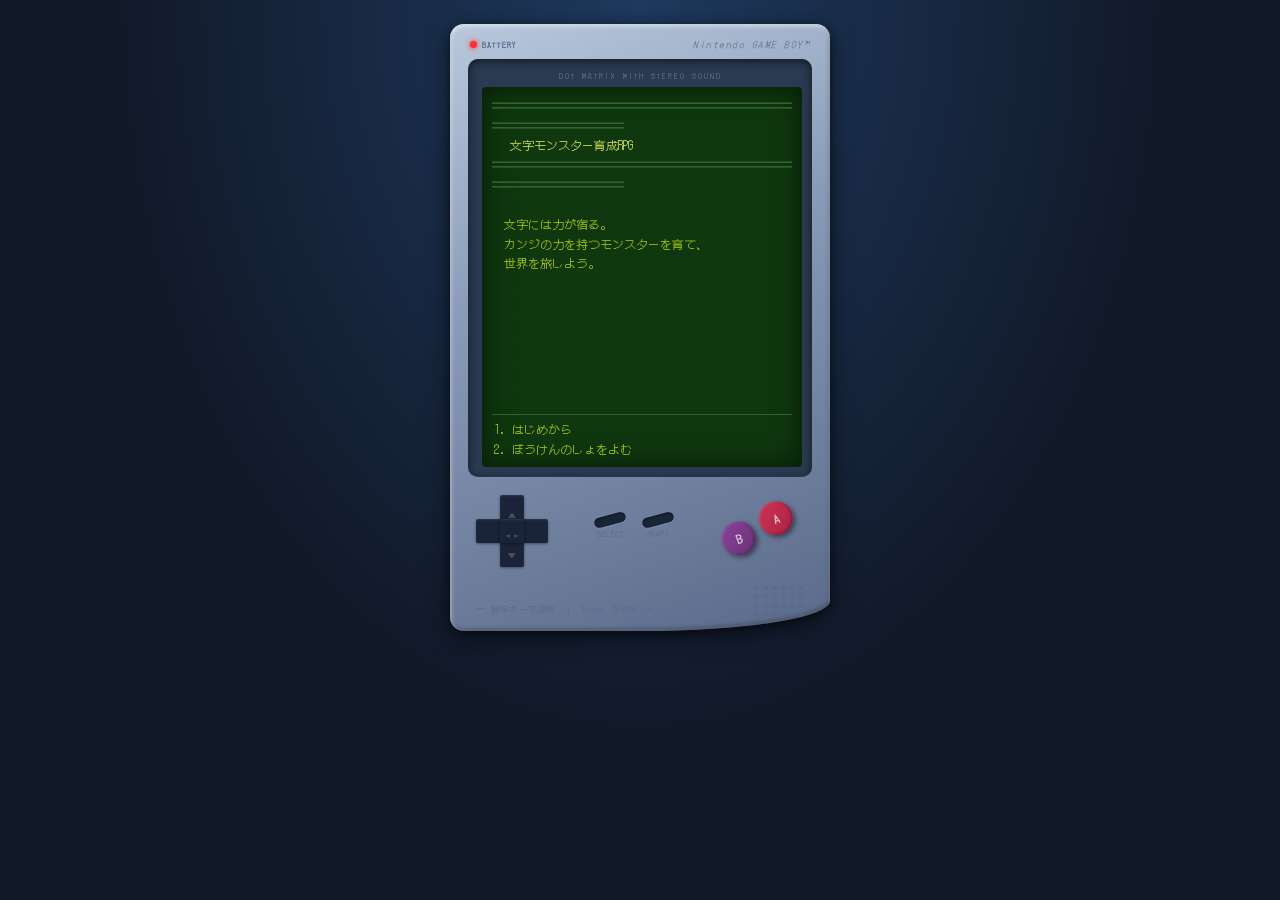
==== web/index.html @ 244847b2 "Web版GUI実装: GB風テキストUIブラウザゲーム - web/index.html: GB本体デザインのHTML構造（スクリーン・Dパッド・ABボタン・スピーカー） - web/style.cs" ====
<!DOCTYPE html>
<html lang="ja">
<head>
  <meta charset="UTF-8">
  <meta name="viewport" content="width=device-width, initial-scale=1.0">
  <title>文字モンスター育成RPG</title>
  <link rel="preconnect" href="https://fonts.googleapis.com">
  <link href="https://fonts.googleapis.com/css2?family=DotGothic16&display=swap" rel="stylesheet">
  <link rel="stylesheet" href="style.css">
</head>
<body>
  <div class="gb-wrapper">
    <div class="gb-body">

      <!-- Top bar -->
      <div class="gb-top">
        <div class="gb-power-indicator">
          <span class="led"></span>
          <span class="led-label">BATTERY</span>
        </div>
        <div class="gb-brand">Nintendo GAME BOY™</div>
      </div>

      <!-- Screen bezel -->
      <div class="screen-bezel">
        <div class="screen-label">DOT MATRIX WITH STEREO SOUND</div>
        <div id="screen">
          <div id="screen-output"></div>
          <div id="screen-menu-area">
            <div class="menu-divider"></div>
            <div id="screen-menu"></div>
          </div>
        </div>
      </div>

      <!-- Controls row -->
      <div class="controls-row">
        <!-- D-pad -->
        <div class="dpad">
          <div class="dpad-h"></div>
          <div class="dpad-v"></div>
          <div class="dpad-c"></div>
        </div>

        <!-- Select / Start -->
        <div class="center-btns">
          <div class="small-btn-wrap">
            <div class="small-btn"></div>
            <div class="small-btn-label">SELECT</div>
          </div>
          <div class="small-btn-wrap">
            <div class="small-btn"></div>
            <div class="small-btn-label">START</div>
          </div>
        </div>

        <!-- A / B buttons -->
        <div class="ab-btns">
          <div class="btn btn-b">B</div>
          <div class="btn btn-a">A</div>
        </div>
      </div>

      <!-- Bottom area -->
      <div class="gb-bottom">
        <div class="kb-hint">← 数字キーで選択 &nbsp;|&nbsp; Enter で決定 →</div>
        <div class="speaker">
          <div class="speaker-row"><span></span><span></span><span></span><span></span><span></span><span></span></div>
          <div class="speaker-row"><span></span><span></span><span></span><span></span><span></span><span></span></div>
          <div class="speaker-row"><span></span><span></span><span></span><span></span><span></span><span></span></div>
          <div class="speaker-row"><span></span><span></span><span></span><span></span><span></span><span></span></div>
        </div>
      </div>

    </div><!-- .gb-body -->
  </div><!-- .gb-wrapper -->

  <script src="data.js"></script>
  <script src="game.js"></script>
</body>
</html>
---- web/style.css ----
/* ===== GB DMG Color Palette ===== */
:root {
  /* Screen colors (original DMG GB) */
  --s0: #0F380F;   /* darkest - background */
  --s1: #306230;   /* dark green */
  --s2: #8BAC0F;   /* mid green */
  --s3: #9BBC0F;   /* lightest - main text */

  /* Body colors */
  --body-main:  #8A9BB8;
  --body-light: #B8C8DC;
  --body-dark:  #5A6A8A;
  --body-mid:   #7A8AAA;

  /* Bezel */
  --bezel-bg:   #2A3A50;
  --bezel-in:   #1A2838;

  /* Buttons */
  --btn-dark:    #1A2438;
  --btn-red:     #AA2244;
  --btn-red-hi:  #CC3355;

  --screen-w: 320px;
  --screen-h: 380px;
}

/* ===== Reset ===== */
*, *::before, *::after { box-sizing: border-box; margin: 0; padding: 0; }

/* ===== Page ===== */
body {
  background: #111827;
  background-image: radial-gradient(ellipse at 50% 0%, #1e3a5f 0%, #111827 60%);
  min-height: 100vh;
  display: flex;
  justify-content: center;
  align-items: flex-start;
  padding: 24px 16px 40px;
  font-family: 'DotGothic16', 'MS Gothic', monospace;
  -webkit-font-smoothing: none;
  image-rendering: pixelated;
}

/* ===== GB Wrapper ===== */
.gb-wrapper {
  display: flex;
  flex-direction: column;
  align-items: center;
}

/* ===== GB Body ===== */
.gb-body {
  width: 380px;
  background: linear-gradient(160deg, var(--body-light) 0%, var(--body-main) 40%, var(--body-dark) 100%);
  border-radius: 14px 14px 50% 14px / 14px 14px 30px 14px;
  padding: 14px 18px 0;
  box-shadow:
    inset 1px 2px 4px rgba(255,255,255,0.55),
    inset -1px -2px 4px rgba(0,0,0,0.30),
    0 6px 24px rgba(0,0,0,0.55),
    0 2px 6px rgba(0,0,0,0.4);
  user-select: none;
  position: relative;
}

/* ===== Top bar ===== */
.gb-top {
  display: flex;
  justify-content: space-between;
  align-items: center;
  margin-bottom: 8px;
  padding: 0 2px;
}

.gb-power-indicator {
  display: flex;
  align-items: center;
  gap: 5px;
}

.led {
  display: inline-block;
  width: 7px;
  height: 7px;
  border-radius: 50%;
  background: #FF3030;
  box-shadow: 0 0 6px #FF4040, 0 0 2px #FF6060;
  animation: led-pulse 2.5s ease-in-out infinite;
}

@keyframes led-pulse {
  0%, 100% { opacity: 1; box-shadow: 0 0 6px #FF4040; }
  50% { opacity: 0.75; box-shadow: 0 0 3px #FF4040; }
}

.led-label {
  font-size: 8px;
  letter-spacing: 1px;
  color: var(--body-dark);
  font-weight: bold;
}

.gb-brand {
  font-size: 9px;
  letter-spacing: 1.5px;
  color: var(--body-dark);
  font-style: italic;
  opacity: 0.85;
}

/* ===== Screen Bezel ===== */
.screen-bezel {
  background: var(--bezel-bg);
  border-radius: 10px;
  padding: 12px 14px 10px;
  margin-bottom: 14px;
  box-shadow:
    inset 0 2px 8px rgba(0,0,0,0.6),
    inset 0 -1px 2px rgba(255,255,255,0.05);
}

.screen-label {
  font-size: 7px;
  letter-spacing: 2px;
  color: rgba(180,200,220,0.45);
  text-align: center;
  margin-bottom: 6px;
}

/* ===== Screen ===== */
#screen {
  width: var(--screen-w);
  height: var(--screen-h);
  background: var(--s0);
  border-radius: 4px;
  padding: 8px 10px 8px;
  display: flex;
  flex-direction: column;
  overflow: hidden;
  position: relative;
  box-shadow:
    inset 0 0 30px rgba(0,0,0,0.5),
    inset 0 0 6px rgba(15,56,15,0.8);
  /* Subtle scanline effect */
  background-image: repeating-linear-gradient(
    0deg,
    transparent,
    transparent 2px,
    rgba(0,0,0,0.04) 2px,
    rgba(0,0,0,0.04) 3px
  );
}

/* ===== Screen Output (scrolling text) ===== */
#screen-output {
  flex: 1;
  overflow-y: auto;
  overflow-x: hidden;
  color: var(--s3);
  font-size: 12px;
  line-height: 1.65;
  scrollbar-width: none;
  word-break: break-all;
}
#screen-output::-webkit-scrollbar { display: none; }

.screen-line {
  white-space: pre-wrap;
  min-height: 1.65em;
}

.screen-line.dim   { color: var(--s1); }
.screen-line.mid   { color: var(--s2); }
.screen-line.bright { color: #C8D850; }
.screen-line.separator { color: var(--s1); }

/* ===== Menu area ===== */
#screen-menu-area {
  flex-shrink: 0;
}

.menu-divider {
  border-top: 1px solid var(--s1);
  margin: 4px 0;
}

#screen-menu {
  color: var(--s3);
  font-size: 12px;
  line-height: 1.65;
  min-height: 20px;
}

.menu-title {
  color: var(--s2);
}

.menu-choice {
  cursor: pointer;
  padding: 0 2px;
  border-radius: 1px;
  transition: background 0.05s;
}
.menu-choice:hover {
  background: var(--s1);
}
.menu-choice.active {
  background: var(--s2);
  color: var(--s0);
}

.menu-input-line {
  color: var(--s2);
  margin-top: 2px;
}

/* ===== Controls Row ===== */
.controls-row {
  display: flex;
  justify-content: space-between;
  align-items: center;
  padding: 4px 8px 12px;
}

/* ===== D-pad ===== */
.dpad {
  position: relative;
  width: 72px;
  height: 72px;
}
.dpad-h, .dpad-v, .dpad-c {
  position: absolute;
  background: var(--btn-dark);
  border-radius: 2px;
  box-shadow: inset 0 1px 2px rgba(255,255,255,0.1), 0 1px 3px rgba(0,0,0,0.4);
}
.dpad-h { width: 72px; height: 24px; top: 24px; left: 0; }
.dpad-v { width: 24px; height: 72px; left: 24px; top: 0; }
.dpad-c { width: 24px; height: 24px; top: 24px; left: 24px; z-index: 2; background: var(--btn-dark); }

/* D-pad arrows */
.dpad::after {
  content: '▲\A◄ ►\A▼';
  white-space: pre;
  position: absolute;
  top: 10px;
  left: 0;
  width: 72px;
  text-align: center;
  font-size: 8px;
  color: rgba(255,255,255,0.2);
  line-height: 20px;
  z-index: 3;
  pointer-events: none;
}

/* ===== Center buttons ===== */
.center-btns {
  display: flex;
  gap: 16px;
  align-items: flex-end;
  padding-bottom: 8px;
}
.small-btn-wrap {
  display: flex;
  flex-direction: column;
  align-items: center;
  gap: 4px;
}
.small-btn {
  width: 32px;
  height: 10px;
  background: var(--btn-dark);
  border-radius: 5px;
  box-shadow: inset 0 1px 2px rgba(0,0,0,0.5), 0 1px 2px rgba(255,255,255,0.1);
  transform: rotate(-15deg);
}
.small-btn-label {
  font-size: 7px;
  color: var(--body-dark);
  letter-spacing: 0.5px;
}

/* ===== A/B Buttons ===== */
.ab-btns {
  display: flex;
  gap: 8px;
  align-items: center;
  transform: rotate(-20deg);
  margin-right: 8px;
}
.btn {
  width: 34px;
  height: 34px;
  border-radius: 50%;
  display: flex;
  align-items: center;
  justify-content: center;
  font-size: 11px;
  font-weight: bold;
  color: rgba(255,255,255,0.7);
  box-shadow:
    2px 3px 5px rgba(0,0,0,0.45),
    inset -1px -1px 3px rgba(0,0,0,0.3),
    inset 1px 1px 2px rgba(255,255,255,0.15);
  cursor: pointer;
  transition: transform 0.1s;
}
.btn:active { transform: scale(0.93); }
.btn-a { background: linear-gradient(135deg, var(--btn-red-hi), var(--btn-red)); margin-top: -12px; }
.btn-b { background: linear-gradient(135deg, #8A4499, #6A3077); }

/* ===== Bottom ===== */
.gb-bottom {
  padding: 6px 8px 14px;
  display: flex;
  justify-content: space-between;
  align-items: flex-end;
}

.kb-hint {
  font-size: 9px;
  color: var(--body-dark);
  letter-spacing: 0.3px;
  opacity: 0.8;
  max-width: 180px;
  line-height: 1.4;
}

/* ===== Speaker ===== */
.speaker {
  display: flex;
  flex-direction: column;
  gap: 4px;
}
.speaker-row {
  display: flex;
  gap: 4px;
}
.speaker-row span {
  display: block;
  width: 5px;
  height: 5px;
  border-radius: 50%;
  background: var(--body-dark);
  opacity: 0.55;
}

/* ===== Animations ===== */
@keyframes fadeIn {
  from { opacity: 0; transform: translateY(2px); }
  to   { opacity: 1; transform: translateY(0); }
}
.screen-line {
  animation: fadeIn 0.06s ease-out;
}

/* ===== HP bar colors ===== */
.hp-full  { color: var(--s3); }
.hp-mid   { color: var(--s2); }
.hp-low   { color: #CC8800; }
.hp-crit  { color: #AA2200; animation: blink-text 0.6s infinite; }

@keyframes blink-text {
  0%, 49% { opacity: 1; }
  50%, 100% { opacity: 0.4; }
}
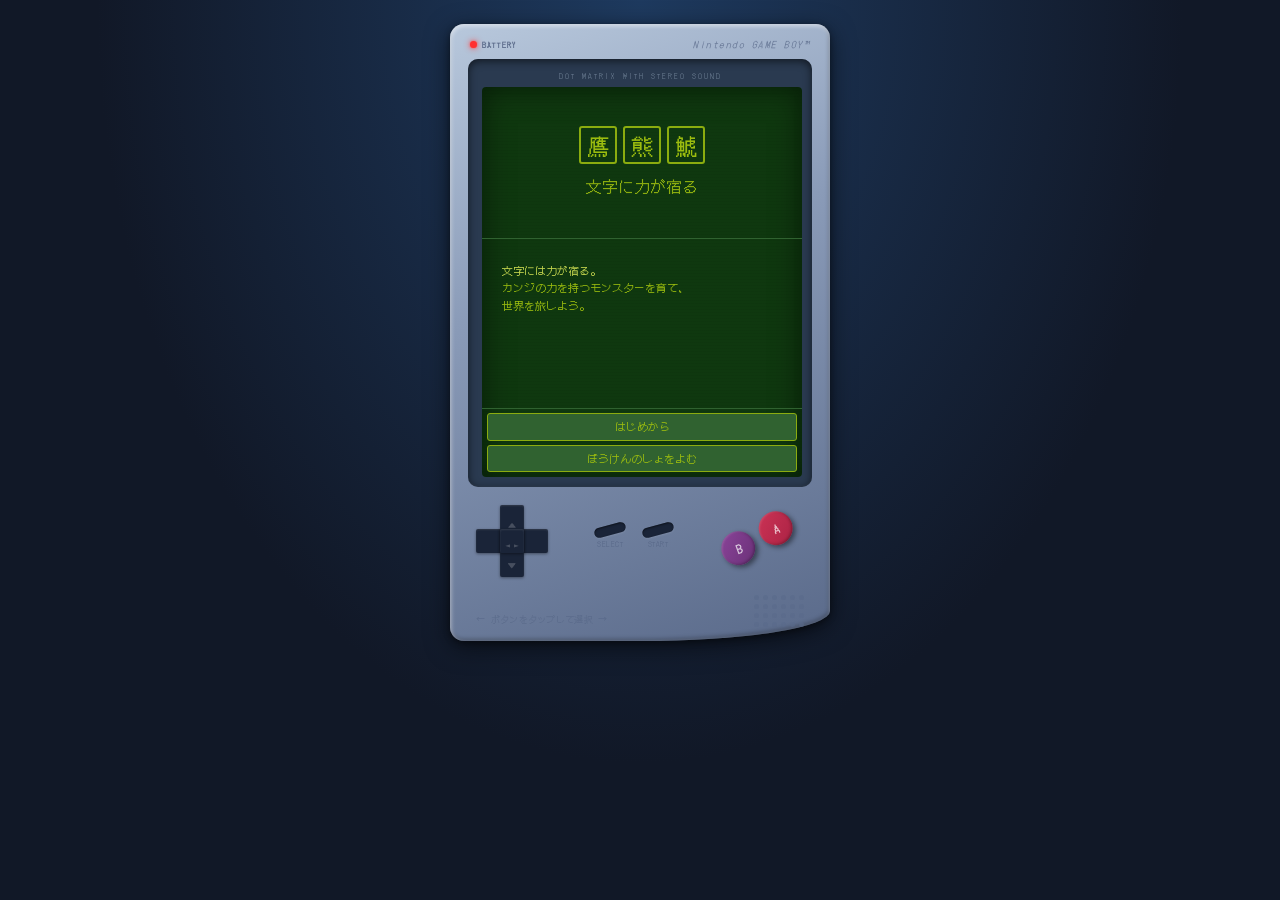
==== commit ce6a04ee: "Web版グラフィック化: モンスターカード表示・ボタンUI・文字タイルピッカー - スクリーンを3ゾーンに分割（グラフィック・テキスト・ボタン） - モンスターカード表示: 大きなカンジ・属性カラー・" ====
--- a/web/index.html
+++ b/web/index.html
@@ -25,11 +25,19 @@
       <div class="screen-bezel">
         <div class="screen-label">DOT MATRIX WITH STEREO SOUND</div>
         <div id="screen">
-          <div id="screen-output"></div>
-          <div id="screen-menu-area">
-            <div class="menu-divider"></div>
-            <div id="screen-menu"></div>
+
+          <!-- ゾーン1: グラフィックエリア（モンスター表示） -->
+          <div id="screen-graphics" class="hidden"></div>
+
+          <!-- ゾーン2: テキストエリア（ログ・説明文） -->
+          <div id="screen-text"></div>
+
+          <!-- ゾーン3: ボタンエリア（選択肢） -->
+          <div id="screen-buttons">
+            <div class="btn-area-divider"></div>
+            <div id="btn-container"></div>
           </div>
+
         </div>
       </div>
 
@@ -45,25 +53,25 @@
         <!-- Select / Start -->
         <div class="center-btns">
           <div class="small-btn-wrap">
-            <div class="small-btn"></div>
+            <div class="small-btn" id="hw-select"></div>
             <div class="small-btn-label">SELECT</div>
           </div>
           <div class="small-btn-wrap">
-            <div class="small-btn"></div>
+            <div class="small-btn" id="hw-start"></div>
             <div class="small-btn-label">START</div>
           </div>
         </div>
 
         <!-- A / B buttons -->
         <div class="ab-btns">
-          <div class="btn btn-b">B</div>
-          <div class="btn btn-a">A</div>
+          <div class="btn btn-b" id="hw-b">B</div>
+          <div class="btn btn-a" id="hw-a">A</div>
         </div>
       </div>
 
       <!-- Bottom area -->
       <div class="gb-bottom">
-        <div class="kb-hint">← 数字キーで選択 &nbsp;|&nbsp; Enter で決定 →</div>
+        <div class="kb-hint">← ボタンをタップして選択 →</div>
         <div class="speaker">
           <div class="speaker-row"><span></span><span></span><span></span><span></span><span></span><span></span></div>
           <div class="speaker-row"><span></span><span></span><span></span><span></span><span></span><span></span></div>
--- a/web/style.css
+++ b/web/style.css
@@ -1,34 +1,28 @@
 /* ===== GB DMG Color Palette ===== */
 :root {
-  /* Screen colors (original DMG GB) */
-  --s0: #0F380F;   /* darkest - background */
-  --s1: #306230;   /* dark green */
-  --s2: #8BAC0F;   /* mid green */
-  --s3: #9BBC0F;   /* lightest - main text */
-
-  /* Body colors */
+  --s0: #0F380F;
+  --s1: #306230;
+  --s2: #8BAC0F;
+  --s3: #9BBC0F;
+
   --body-main:  #8A9BB8;
   --body-light: #B8C8DC;
   --body-dark:  #5A6A8A;
   --body-mid:   #7A8AAA;
 
-  /* Bezel */
   --bezel-bg:   #2A3A50;
   --bezel-in:   #1A2838;
 
-  /* Buttons */
   --btn-dark:    #1A2438;
   --btn-red:     #AA2244;
   --btn-red-hi:  #CC3355;
 
   --screen-w: 320px;
-  --screen-h: 380px;
-}
-
-/* ===== Reset ===== */
+  --screen-h: 390px;
+}
+
 *, *::before, *::after { box-sizing: border-box; margin: 0; padding: 0; }
 
-/* ===== Page ===== */
 body {
   background: #111827;
   background-image: radial-gradient(ellipse at 50% 0%, #1e3a5f 0%, #111827 60%);
@@ -42,14 +36,12 @@
   image-rendering: pixelated;
 }
 
-/* ===== GB Wrapper ===== */
 .gb-wrapper {
   display: flex;
   flex-direction: column;
   align-items: center;
 }
 
-/* ===== GB Body ===== */
 .gb-body {
   width: 380px;
   background: linear-gradient(160deg, var(--body-light) 0%, var(--body-main) 40%, var(--body-dark) 100%);
@@ -64,7 +56,6 @@
   position: relative;
 }
 
-/* ===== Top bar ===== */
 .gb-top {
   display: flex;
   justify-content: space-between;
@@ -81,8 +72,7 @@
 
 .led {
   display: inline-block;
-  width: 7px;
-  height: 7px;
+  width: 7px; height: 7px;
   border-radius: 50%;
   background: #FF3030;
   box-shadow: 0 0 6px #FF4040, 0 0 2px #FF6060;
@@ -134,7 +124,6 @@
   height: var(--screen-h);
   background: var(--s0);
   border-radius: 4px;
-  padding: 8px 10px 8px;
   display: flex;
   flex-direction: column;
   overflow: hidden;
@@ -142,7 +131,6 @@
   box-shadow:
     inset 0 0 30px rgba(0,0,0,0.5),
     inset 0 0 6px rgba(15,56,15,0.8);
-  /* Subtle scanline effect */
   background-image: repeating-linear-gradient(
     0deg,
     transparent,
@@ -152,67 +140,386 @@
   );
 }
 
-/* ===== Screen Output (scrolling text) ===== */
-#screen-output {
+/* ===========================
+   ZONE 1: グラフィックエリア
+   =========================== */
+#screen-graphics {
+  flex-shrink: 0;
+  height: 152px;
+  display: flex;
+  align-items: stretch;
+  justify-content: space-around;
+  padding: 4px 6px;
+  gap: 6px;
+  border-bottom: 1px solid var(--s1);
+  overflow: hidden;
+}
+#screen-graphics.hidden { display: none; }
+
+/* モンスターカード */
+.monster-card {
+  flex: 1;
+  display: flex;
+  flex-direction: column;
+  align-items: center;
+  justify-content: flex-start;
+  border: 2px solid var(--s2);
+  border-radius: 4px;
+  padding: 4px 3px 3px;
+  background: var(--s0);
+  position: relative;
+  min-width: 0;
+  overflow: hidden;
+}
+
+/* レア度ボーダー */
+.monster-card.rarity-R   { border-color: #4A9FD4; box-shadow: inset 0 0 8px rgba(74,159,212,0.2); }
+.monster-card.rarity-SR  { border-color: #F4D03F; box-shadow: inset 0 0 10px rgba(244,208,63,0.25); }
+.monster-card.rarity-SSR { border-color: #FF6B35; box-shadow: inset 0 0 12px rgba(255,107,53,0.3);
+  animation: ssr-glow 2s ease-in-out infinite; }
+
+@keyframes ssr-glow {
+  0%, 100% { box-shadow: inset 0 0 12px rgba(255,107,53,0.3), 0 0 6px rgba(255,107,53,0.4); }
+  50%       { box-shadow: inset 0 0 18px rgba(255,107,53,0.5), 0 0 10px rgba(255,107,53,0.6); }
+}
+
+/* レア度バッジ */
+.card-badge {
+  position: absolute;
+  top: 2px; right: 3px;
+  font-size: 8px;
+  padding: 0 3px;
+  border-radius: 2px;
+  background: var(--s1);
+  color: var(--s3);
+  line-height: 14px;
+}
+.monster-card.rarity-R   .card-badge { background: #1A3A5A; color: #4A9FD4; }
+.monster-card.rarity-SR  .card-badge { background: #3A2A00; color: #F4D03F; }
+.monster-card.rarity-SSR .card-badge { background: #3A1500; color: #FF6B35; }
+
+/* 属性アイコン */
+.card-elem {
+  font-size: 9px;
+  color: var(--s2);
+  margin-bottom: 1px;
+  letter-spacing: 1px;
+}
+
+/* 大きなカンジ表示 */
+.card-kanji {
+  font-size: 38px;
+  line-height: 1.05;
+  text-align: center;
+  flex: 1;
+  display: flex;
+  align-items: center;
+  justify-content: center;
+  filter: drop-shadow(0 0 4px currentColor);
+  letter-spacing: -2px;
+}
+/* 2文字以上は小さく */
+.card-kanji.len2 { font-size: 28px; letter-spacing: -1px; }
+.card-kanji.len3 { font-size: 22px; letter-spacing: 0; }
+
+/* 属性ごとのカラー */
+.elem-fire    { color: #FF6B35; }
+.elem-water   { color: #4AB8E8; }
+.elem-thunder { color: #F4D03F; }
+.elem-ice     { color: #7DD3E8; }
+.elem-earth   { color: #C8A040; }
+.elem-wind    { color: #52D68A; }
+.elem-light   { color: #F5F0A0; }
+.elem-dark    { color: #B388FF; }
+.elem-neutral { color: #9BBC0F; }
+
+/* HP バー */
+.card-hp-wrap {
+  width: 100%;
+  margin-top: 3px;
+}
+.card-hp-label {
+  font-size: 8px;
+  color: var(--s2);
+  display: flex;
+  justify-content: space-between;
+  margin-bottom: 1px;
+}
+.card-hp-bar {
+  width: 100%;
+  height: 5px;
+  background: var(--s1);
+  border-radius: 2px;
+  overflow: hidden;
+}
+.card-hp-fill {
+  height: 100%;
+  background: var(--s3);
+  border-radius: 2px;
+  transition: width 0.4s ease;
+}
+.card-hp-fill.hp-mid  { background: var(--s2); }
+.card-hp-fill.hp-low  { background: #CC8800; }
+.card-hp-fill.hp-crit { background: #AA2200; animation: blink-fill 0.6s infinite; }
+
+@keyframes blink-fill {
+  0%, 49% { opacity: 1; }
+  50%, 100% { opacity: 0.4; }
+}
+
+/* カード下：名前・Lv */
+.card-name {
+  font-size: 9px;
+  color: var(--s3);
+  text-align: center;
+  margin-top: 2px;
+  overflow: hidden;
+  text-overflow: ellipsis;
+  white-space: nowrap;
+  width: 100%;
+}
+
+/* Enemy label / Party label */
+.card-side-label {
+  position: absolute;
+  top: 2px; left: 3px;
+  font-size: 7px;
+  color: var(--s1);
+}
+
+/* タイトル画面グラフィック */
+.title-graphic {
+  width: 100%;
+  display: flex;
+  flex-direction: column;
+  align-items: center;
+  justify-content: center;
+  gap: 4px;
+}
+.title-kanji-row {
+  display: flex;
+  gap: 6px;
+  justify-content: center;
+}
+.title-kanji-item {
+  width: 38px; height: 38px;
+  border: 2px solid var(--s2);
+  border-radius: 3px;
+  display: flex;
+  align-items: center;
+  justify-content: center;
+  font-size: 22px;
+  animation: title-float 2s ease-in-out infinite;
+}
+.title-kanji-item:nth-child(2) { animation-delay: 0.3s; }
+.title-kanji-item:nth-child(3) { animation-delay: 0.6s; }
+
+@keyframes title-float {
+  0%, 100% { transform: translateY(0); }
+  50%       { transform: translateY(-3px); }
+}
+
+/* ===========================
+   ZONE 2: テキストエリア
+   =========================== */
+#screen-text {
   flex: 1;
   overflow-y: auto;
   overflow-x: hidden;
   color: var(--s3);
-  font-size: 12px;
-  line-height: 1.65;
+  font-size: 11px;
+  line-height: 1.6;
+  padding: 5px 8px 3px;
   scrollbar-width: none;
   word-break: break-all;
 }
-#screen-output::-webkit-scrollbar { display: none; }
+#screen-text::-webkit-scrollbar { display: none; }
 
 .screen-line {
   white-space: pre-wrap;
-  min-height: 1.65em;
-}
-
-.screen-line.dim   { color: var(--s1); }
-.screen-line.mid   { color: var(--s2); }
+  min-height: 1.6em;
+  animation: fadeIn 0.06s ease-out;
+}
+.screen-line.dim    { color: var(--s1); }
+.screen-line.mid    { color: var(--s2); }
 .screen-line.bright { color: #C8D850; }
 .screen-line.separator { color: var(--s1); }
 
-/* ===== Menu area ===== */
-#screen-menu-area {
+/* ===========================
+   ZONE 3: ボタンエリア
+   =========================== */
+#screen-buttons {
   flex-shrink: 0;
 }
 
-.menu-divider {
+.btn-area-divider {
   border-top: 1px solid var(--s1);
-  margin: 4px 0;
-}
-
-#screen-menu {
+}
+
+#btn-container {
+  padding: 4px 5px 5px;
+  min-height: 20px;
+}
+
+/* ---- アクションボタングリッド ---- */
+.action-grid {
+  display: grid;
+  gap: 4px;
+}
+.action-grid.cols-1 { grid-template-columns: 1fr; }
+.action-grid.cols-2 { grid-template-columns: 1fr 1fr; }
+
+.action-btn {
+  background: var(--s1);
   color: var(--s3);
-  font-size: 12px;
-  line-height: 1.65;
-  min-height: 20px;
-}
-
-.menu-title {
+  border: 1px solid var(--s2);
+  border-radius: 3px;
+  padding: 5px 4px;
+  text-align: center;
+  cursor: pointer;
+  font-family: inherit;
+  font-size: 11px;
+  line-height: 1.4;
+  transition: background 0.07s, color 0.07s;
+  position: relative;
+  overflow: hidden;
+  word-break: break-all;
+}
+.action-btn::before {
+  content: '';
+  position: absolute;
+  top: 2px; left: 3px;
+  font-size: 9px;
   color: var(--s2);
-}
-
-.menu-choice {
-  cursor: pointer;
-  padding: 0 2px;
-  border-radius: 1px;
-  transition: background 0.05s;
-}
-.menu-choice:hover {
-  background: var(--s1);
-}
-.menu-choice.active {
+  opacity: 0.6;
+}
+.action-btn:hover {
   background: var(--s2);
   color: var(--s0);
-}
-
-.menu-input-line {
+  border-color: var(--s3);
+}
+.action-btn:active {
+  transform: scale(0.97);
+  background: var(--s3);
+  color: var(--s0);
+}
+
+/* 続けるボタン（pause） */
+.action-btn.pause-btn {
   color: var(--s2);
-  margin-top: 2px;
+  border-color: var(--s1);
+  font-size: 10px;
+}
+.action-btn.pause-btn:hover {
+  background: var(--s2);
+  color: var(--s0);
+}
+
+/* ---- 文字タイルピッカー ---- */
+#char-picker-wrap {
+  display: flex;
+  flex-direction: column;
+  width: 100%;
+}
+
+.char-selected-row {
+  display: flex;
+  align-items: center;
+  gap: 4px;
+  padding: 3px 4px 4px;
+  border-bottom: 1px solid var(--s1);
+  min-height: 32px;
+  flex-wrap: wrap;
+}
+.char-selected-label {
+  font-size: 9px;
+  color: var(--s2);
+  flex-shrink: 0;
+}
+.char-selected-slot {
+  width: 26px; height: 26px;
+  border: 1px solid var(--s1);
+  border-radius: 2px;
+  display: flex;
+  align-items: center;
+  justify-content: center;
+  font-size: 16px;
+  color: var(--s3);
+  cursor: pointer;
+  background: var(--s0);
+  flex-shrink: 0;
+}
+.char-selected-slot.filled {
+  border-color: var(--s2);
+  background: var(--s1);
+}
+.char-selected-slot.filled:hover {
+  background: var(--s0);
+  border-color: var(--btn-red);
+  color: #FF6060;
+}
+
+.char-tile-scroll {
+  overflow-y: auto;
+  max-height: 130px;
+  scrollbar-width: none;
+}
+.char-tile-scroll::-webkit-scrollbar { display: none; }
+
+.char-tile-grid {
+  display: flex;
+  flex-wrap: wrap;
+  gap: 3px;
+  padding: 4px 3px;
+}
+
+.char-tile {
+  width: 44px; height: 44px;
+  border: 1px solid var(--s1);
+  border-radius: 3px;
+  background: var(--s0);
+  display: flex;
+  flex-direction: column;
+  align-items: center;
+  justify-content: center;
+  cursor: pointer;
+  position: relative;
+  transition: background 0.07s;
+  flex-shrink: 0;
+}
+.char-tile:hover { background: var(--s1); }
+.char-tile.selected {
+  background: var(--s2);
+  border-color: var(--s3);
+  cursor: default;
+}
+.char-tile .tile-kanji {
+  font-size: 20px;
+  color: var(--s3);
+  line-height: 1;
+}
+.char-tile.selected .tile-kanji { color: var(--s0); }
+.char-tile .tile-info {
+  font-size: 7px;
+  color: var(--s2);
+  line-height: 1;
+  margin-top: 1px;
+}
+.char-tile.selected .tile-info { color: var(--s0); }
+.char-tile .tile-num {
+  position: absolute;
+  top: 1px; left: 2px;
+  font-size: 7px;
+  color: var(--s1);
+}
+.char-tile.selected .tile-num { color: rgba(15,56,15,0.7); }
+
+.picker-action-row {
+  display: grid;
+  grid-template-columns: 1fr 1fr;
+  gap: 4px;
+  padding: 3px 3px 0;
+  border-top: 1px solid var(--s1);
 }
 
 /* ===== Controls Row ===== */
@@ -226,8 +533,7 @@
 /* ===== D-pad ===== */
 .dpad {
   position: relative;
-  width: 72px;
-  height: 72px;
+  width: 72px; height: 72px;
 }
 .dpad-h, .dpad-v, .dpad-c {
   position: absolute;
@@ -237,15 +543,13 @@
 }
 .dpad-h { width: 72px; height: 24px; top: 24px; left: 0; }
 .dpad-v { width: 24px; height: 72px; left: 24px; top: 0; }
-.dpad-c { width: 24px; height: 24px; top: 24px; left: 24px; z-index: 2; background: var(--btn-dark); }
-
-/* D-pad arrows */
+.dpad-c { width: 24px; height: 24px; top: 24px; left: 24px; z-index: 2; }
+
 .dpad::after {
   content: '▲\A◄ ►\A▼';
   white-space: pre;
   position: absolute;
-  top: 10px;
-  left: 0;
+  top: 10px; left: 0;
   width: 72px;
   text-align: center;
   font-size: 8px;
@@ -269,13 +573,14 @@
   gap: 4px;
 }
 .small-btn {
-  width: 32px;
-  height: 10px;
+  width: 32px; height: 10px;
   background: var(--btn-dark);
   border-radius: 5px;
   box-shadow: inset 0 1px 2px rgba(0,0,0,0.5), 0 1px 2px rgba(255,255,255,0.1);
   transform: rotate(-15deg);
-}
+  cursor: pointer;
+}
+.small-btn:active { transform: rotate(-15deg) scale(0.93); }
 .small-btn-label {
   font-size: 7px;
   color: var(--body-dark);
@@ -291,8 +596,7 @@
   margin-right: 8px;
 }
 .btn {
-  width: 34px;
-  height: 34px;
+  width: 34px; height: 34px;
   border-radius: 50%;
   display: flex;
   align-items: center;
@@ -340,8 +644,7 @@
 }
 .speaker-row span {
   display: block;
-  width: 5px;
-  height: 5px;
+  width: 5px; height: 5px;
   border-radius: 50%;
   background: var(--body-dark);
   opacity: 0.55;
@@ -352,17 +655,16 @@
   from { opacity: 0; transform: translateY(2px); }
   to   { opacity: 1; transform: translateY(0); }
 }
-.screen-line {
-  animation: fadeIn 0.06s ease-out;
-}
-
-/* ===== HP bar colors ===== */
-.hp-full  { color: var(--s3); }
-.hp-mid   { color: var(--s2); }
-.hp-low   { color: #CC8800; }
-.hp-crit  { color: #AA2200; animation: blink-text 0.6s infinite; }
 
 @keyframes blink-text {
   0%, 49% { opacity: 1; }
   50%, 100% { opacity: 0.4; }
 }
+
+/* ===== ひらめき演出 ===== */
+@keyframes insp-flash {
+  0%, 100% { background: var(--s0); }
+  20%, 60% { background: var(--s1); }
+  40%, 80% { background: var(--s2); opacity: 0.3; }
+}
+.insp-flash { animation: insp-flash 0.8s ease-in-out 2; }
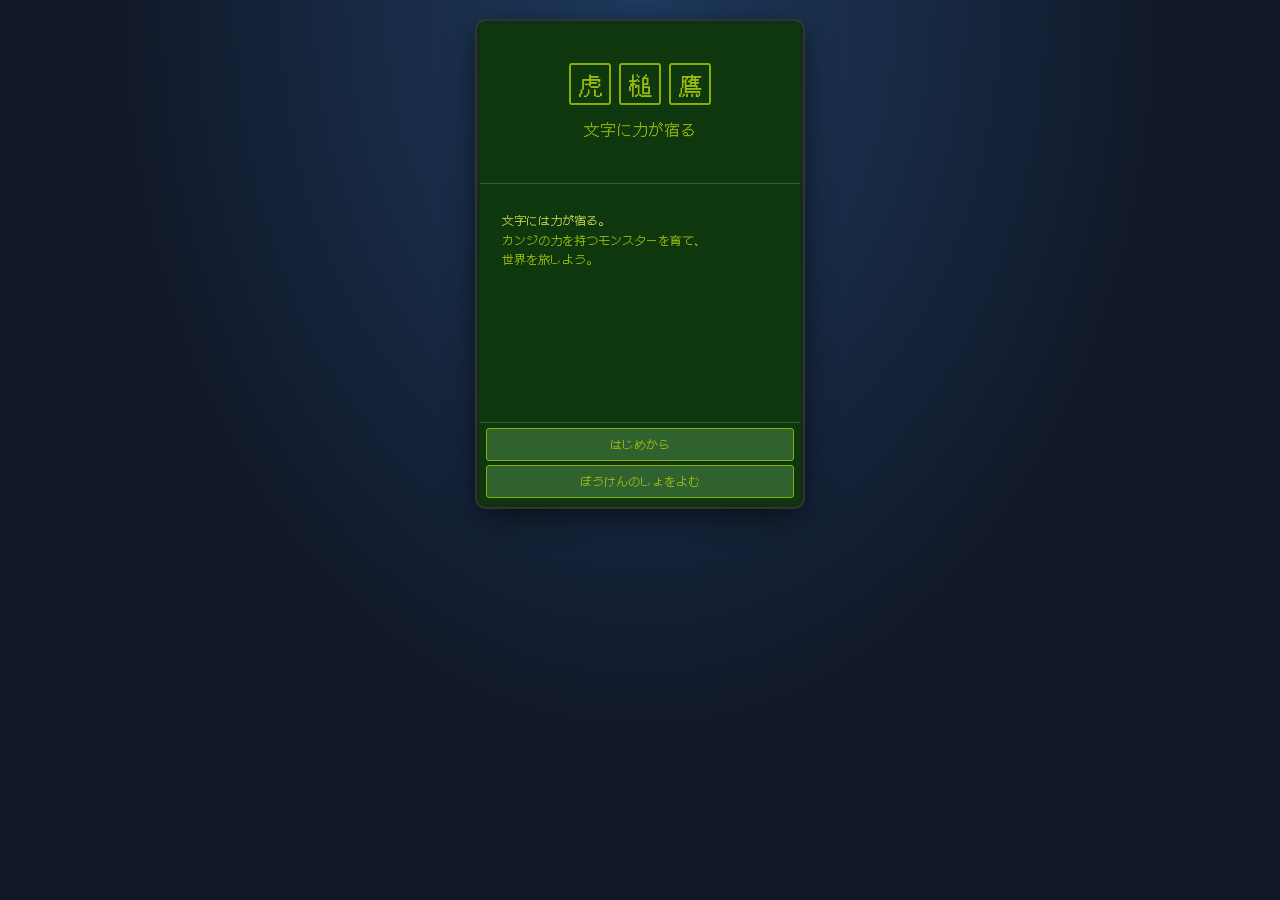
==== commit 91790952: "ゲームボーイ枠を削除: スクリーンのみのシンプルな表示に Co-Authored-By: Claude Sonnet 4.6 <noreply@anthropic.com>" ====
--- a/web/index.html
+++ b/web/index.html
@@ -9,79 +9,14 @@
   <link rel="stylesheet" href="style.css">
 </head>
 <body>
-  <div class="gb-wrapper">
-    <div class="gb-body">
-
-      <!-- Top bar -->
-      <div class="gb-top">
-        <div class="gb-power-indicator">
-          <span class="led"></span>
-          <span class="led-label">BATTERY</span>
-        </div>
-        <div class="gb-brand">Nintendo GAME BOY™</div>
-      </div>
-
-      <!-- Screen bezel -->
-      <div class="screen-bezel">
-        <div class="screen-label">DOT MATRIX WITH STEREO SOUND</div>
-        <div id="screen">
-
-          <!-- ゾーン1: グラフィックエリア（モンスター表示） -->
-          <div id="screen-graphics" class="hidden"></div>
-
-          <!-- ゾーン2: テキストエリア（ログ・説明文） -->
-          <div id="screen-text"></div>
-
-          <!-- ゾーン3: ボタンエリア（選択肢） -->
-          <div id="screen-buttons">
-            <div class="btn-area-divider"></div>
-            <div id="btn-container"></div>
-          </div>
-
-        </div>
-      </div>
-
-      <!-- Controls row -->
-      <div class="controls-row">
-        <!-- D-pad -->
-        <div class="dpad">
-          <div class="dpad-h"></div>
-          <div class="dpad-v"></div>
-          <div class="dpad-c"></div>
-        </div>
-
-        <!-- Select / Start -->
-        <div class="center-btns">
-          <div class="small-btn-wrap">
-            <div class="small-btn" id="hw-select"></div>
-            <div class="small-btn-label">SELECT</div>
-          </div>
-          <div class="small-btn-wrap">
-            <div class="small-btn" id="hw-start"></div>
-            <div class="small-btn-label">START</div>
-          </div>
-        </div>
-
-        <!-- A / B buttons -->
-        <div class="ab-btns">
-          <div class="btn btn-b" id="hw-b">B</div>
-          <div class="btn btn-a" id="hw-a">A</div>
-        </div>
-      </div>
-
-      <!-- Bottom area -->
-      <div class="gb-bottom">
-        <div class="kb-hint">← ボタンをタップして選択 →</div>
-        <div class="speaker">
-          <div class="speaker-row"><span></span><span></span><span></span><span></span><span></span><span></span></div>
-          <div class="speaker-row"><span></span><span></span><span></span><span></span><span></span><span></span></div>
-          <div class="speaker-row"><span></span><span></span><span></span><span></span><span></span><span></span></div>
-          <div class="speaker-row"><span></span><span></span><span></span><span></span><span></span><span></span></div>
-        </div>
-      </div>
-
-    </div><!-- .gb-body -->
-  </div><!-- .gb-wrapper -->
+  <div id="screen">
+    <div id="screen-graphics" class="hidden"></div>
+    <div id="screen-text"></div>
+    <div id="screen-buttons">
+      <div class="btn-area-divider"></div>
+      <div id="btn-container"></div>
+    </div>
+  </div>
 
   <script src="data.js"></script>
   <script src="game.js"></script>
--- a/web/style.css
+++ b/web/style.css
@@ -5,20 +5,8 @@
   --s2: #8BAC0F;
   --s3: #9BBC0F;
 
-  --body-main:  #8A9BB8;
-  --body-light: #B8C8DC;
-  --body-dark:  #5A6A8A;
-  --body-mid:   #7A8AAA;
-
-  --bezel-bg:   #2A3A50;
-  --bezel-in:   #1A2838;
-
-  --btn-dark:    #1A2438;
-  --btn-red:     #AA2244;
-  --btn-red-hi:  #CC3355;
-
   --screen-w: 320px;
-  --screen-h: 390px;
+  --screen-h: 480px;
 }
 
 *, *::before, *::after { box-sizing: border-box; margin: 0; padding: 0; }
@@ -36,101 +24,19 @@
   image-rendering: pixelated;
 }
 
-.gb-wrapper {
-  display: flex;
-  flex-direction: column;
-  align-items: center;
-}
-
-.gb-body {
-  width: 380px;
-  background: linear-gradient(160deg, var(--body-light) 0%, var(--body-main) 40%, var(--body-dark) 100%);
-  border-radius: 14px 14px 50% 14px / 14px 14px 30px 14px;
-  padding: 14px 18px 0;
-  box-shadow:
-    inset 1px 2px 4px rgba(255,255,255,0.55),
-    inset -1px -2px 4px rgba(0,0,0,0.30),
-    0 6px 24px rgba(0,0,0,0.55),
-    0 2px 6px rgba(0,0,0,0.4);
-  user-select: none;
-  position: relative;
-}
-
-.gb-top {
-  display: flex;
-  justify-content: space-between;
-  align-items: center;
-  margin-bottom: 8px;
-  padding: 0 2px;
-}
-
-.gb-power-indicator {
-  display: flex;
-  align-items: center;
-  gap: 5px;
-}
-
-.led {
-  display: inline-block;
-  width: 7px; height: 7px;
-  border-radius: 50%;
-  background: #FF3030;
-  box-shadow: 0 0 6px #FF4040, 0 0 2px #FF6060;
-  animation: led-pulse 2.5s ease-in-out infinite;
-}
-
-@keyframes led-pulse {
-  0%, 100% { opacity: 1; box-shadow: 0 0 6px #FF4040; }
-  50% { opacity: 0.75; box-shadow: 0 0 3px #FF4040; }
-}
-
-.led-label {
-  font-size: 8px;
-  letter-spacing: 1px;
-  color: var(--body-dark);
-  font-weight: bold;
-}
-
-.gb-brand {
-  font-size: 9px;
-  letter-spacing: 1.5px;
-  color: var(--body-dark);
-  font-style: italic;
-  opacity: 0.85;
-}
-
-/* ===== Screen Bezel ===== */
-.screen-bezel {
-  background: var(--bezel-bg);
-  border-radius: 10px;
-  padding: 12px 14px 10px;
-  margin-bottom: 14px;
-  box-shadow:
-    inset 0 2px 8px rgba(0,0,0,0.6),
-    inset 0 -1px 2px rgba(255,255,255,0.05);
-}
-
-.screen-label {
-  font-size: 7px;
-  letter-spacing: 2px;
-  color: rgba(180,200,220,0.45);
-  text-align: center;
-  margin-bottom: 6px;
-}
-
 /* ===== Screen ===== */
 #screen {
   width: var(--screen-w);
   height: var(--screen-h);
   background: var(--s0);
-  border-radius: 4px;
+  border-radius: 6px;
   display: flex;
   flex-direction: column;
   overflow: hidden;
-  position: relative;
   box-shadow:
-    inset 0 0 30px rgba(0,0,0,0.5),
-    inset 0 0 6px rgba(15,56,15,0.8);
+    0 0 0 3px #1a2a1a,
+    0 0 0 5px #2a3a2a,
+    0 8px 32px rgba(0,0,0,0.7);
   background-image: repeating-linear-gradient(
     0deg,
     transparent,
@@ -145,12 +51,12 @@
    =========================== */
 #screen-graphics {
   flex-shrink: 0;
-  height: 152px;
+  height: 160px;
   display: flex;
   align-items: stretch;
   justify-content: space-around;
-  padding: 4px 6px;
-  gap: 6px;
+  padding: 6px 8px;
+  gap: 8px;
   border-bottom: 1px solid var(--s1);
   overflow: hidden;
 }
@@ -165,25 +71,22 @@
   justify-content: flex-start;
   border: 2px solid var(--s2);
   border-radius: 4px;
-  padding: 4px 3px 3px;
+  padding: 4px 4px 3px;
   background: var(--s0);
   position: relative;
   min-width: 0;
   overflow: hidden;
 }
 
-/* レア度ボーダー */
 .monster-card.rarity-R   { border-color: #4A9FD4; box-shadow: inset 0 0 8px rgba(74,159,212,0.2); }
 .monster-card.rarity-SR  { border-color: #F4D03F; box-shadow: inset 0 0 10px rgba(244,208,63,0.25); }
-.monster-card.rarity-SSR { border-color: #FF6B35; box-shadow: inset 0 0 12px rgba(255,107,53,0.3);
-  animation: ssr-glow 2s ease-in-out infinite; }
+.monster-card.rarity-SSR { border-color: #FF6B35; animation: ssr-glow 2s ease-in-out infinite; }
 
 @keyframes ssr-glow {
   0%, 100% { box-shadow: inset 0 0 12px rgba(255,107,53,0.3), 0 0 6px rgba(255,107,53,0.4); }
   50%       { box-shadow: inset 0 0 18px rgba(255,107,53,0.5), 0 0 10px rgba(255,107,53,0.6); }
 }
 
-/* レア度バッジ */
 .card-badge {
   position: absolute;
   top: 2px; right: 3px;
@@ -198,7 +101,6 @@
 .monster-card.rarity-SR  .card-badge { background: #3A2A00; color: #F4D03F; }
 .monster-card.rarity-SSR .card-badge { background: #3A1500; color: #FF6B35; }
 
-/* 属性アイコン */
 .card-elem {
   font-size: 9px;
   color: var(--s2);
@@ -206,23 +108,20 @@
   letter-spacing: 1px;
 }
 
-/* 大きなカンジ表示 */
 .card-kanji {
-  font-size: 38px;
+  font-size: 42px;
   line-height: 1.05;
   text-align: center;
   flex: 1;
   display: flex;
   align-items: center;
   justify-content: center;
-  filter: drop-shadow(0 0 4px currentColor);
+  filter: drop-shadow(0 0 6px currentColor);
   letter-spacing: -2px;
 }
-/* 2文字以上は小さく */
-.card-kanji.len2 { font-size: 28px; letter-spacing: -1px; }
-.card-kanji.len3 { font-size: 22px; letter-spacing: 0; }
-
-/* 属性ごとのカラー */
+.card-kanji.len2 { font-size: 30px; letter-spacing: -1px; }
+.card-kanji.len3 { font-size: 24px; letter-spacing: 0; }
+
 .elem-fire    { color: #FF6B35; }
 .elem-water   { color: #4AB8E8; }
 .elem-thunder { color: #F4D03F; }
@@ -233,11 +132,7 @@
 .elem-dark    { color: #B388FF; }
 .elem-neutral { color: #9BBC0F; }
 
-/* HP バー */
-.card-hp-wrap {
-  width: 100%;
-  margin-top: 3px;
-}
+.card-hp-wrap { width: 100%; margin-top: 3px; }
 .card-hp-label {
   font-size: 8px;
   color: var(--s2);
@@ -246,8 +141,7 @@
   margin-bottom: 1px;
 }
 .card-hp-bar {
-  width: 100%;
-  height: 5px;
+  width: 100%; height: 5px;
   background: var(--s1);
   border-radius: 2px;
   overflow: hidden;
@@ -267,7 +161,6 @@
   50%, 100% { opacity: 0.4; }
 }
 
-/* カード下：名前・Lv */
 .card-name {
   font-size: 9px;
   color: var(--s3);
@@ -279,7 +172,6 @@
   width: 100%;
 }
 
-/* Enemy label / Party label */
 .card-side-label {
   position: absolute;
   top: 2px; left: 3px;
@@ -287,28 +179,28 @@
   color: var(--s1);
 }
 
-/* タイトル画面グラフィック */
+/* タイトルグラフィック */
 .title-graphic {
   width: 100%;
   display: flex;
   flex-direction: column;
   align-items: center;
   justify-content: center;
-  gap: 4px;
+  gap: 6px;
 }
 .title-kanji-row {
   display: flex;
-  gap: 6px;
+  gap: 8px;
   justify-content: center;
 }
 .title-kanji-item {
-  width: 38px; height: 38px;
+  width: 42px; height: 42px;
   border: 2px solid var(--s2);
   border-radius: 3px;
   display: flex;
   align-items: center;
   justify-content: center;
-  font-size: 22px;
+  font-size: 24px;
   animation: title-float 2s ease-in-out infinite;
 }
 .title-kanji-item:nth-child(2) { animation-delay: 0.3s; }
@@ -316,7 +208,7 @@
 
 @keyframes title-float {
   0%, 100% { transform: translateY(0); }
-  50%       { transform: translateY(-3px); }
+  50%       { transform: translateY(-4px); }
 }
 
 /* ===========================
@@ -327,9 +219,9 @@
   overflow-y: auto;
   overflow-x: hidden;
   color: var(--s3);
-  font-size: 11px;
-  line-height: 1.6;
-  padding: 5px 8px 3px;
+  font-size: 12px;
+  line-height: 1.65;
+  padding: 6px 10px 4px;
   scrollbar-width: none;
   word-break: break-all;
 }
@@ -337,7 +229,7 @@
 
 .screen-line {
   white-space: pre-wrap;
-  min-height: 1.6em;
+  min-height: 1.65em;
   animation: fadeIn 0.06s ease-out;
 }
 .screen-line.dim    { color: var(--s1); }
@@ -348,20 +240,15 @@
 /* ===========================
    ZONE 3: ボタンエリア
    =========================== */
-#screen-buttons {
-  flex-shrink: 0;
-}
-
-.btn-area-divider {
-  border-top: 1px solid var(--s1);
-}
+#screen-buttons { flex-shrink: 0; }
+
+.btn-area-divider { border-top: 1px solid var(--s1); }
 
 #btn-container {
-  padding: 4px 5px 5px;
+  padding: 5px 6px 6px;
   min-height: 20px;
 }
 
-/* ---- アクションボタングリッド ---- */
 .action-grid {
   display: grid;
   gap: 4px;
@@ -374,107 +261,68 @@
   color: var(--s3);
   border: 1px solid var(--s2);
   border-radius: 3px;
-  padding: 5px 4px;
+  padding: 7px 6px;
   text-align: center;
   cursor: pointer;
   font-family: inherit;
-  font-size: 11px;
+  font-size: 12px;
   line-height: 1.4;
   transition: background 0.07s, color 0.07s;
-  position: relative;
-  overflow: hidden;
   word-break: break-all;
 }
-.action-btn::before {
-  content: '';
-  position: absolute;
-  top: 2px; left: 3px;
-  font-size: 9px;
-  color: var(--s2);
-  opacity: 0.6;
-}
-.action-btn:hover {
-  background: var(--s2);
-  color: var(--s0);
-  border-color: var(--s3);
-}
-.action-btn:active {
-  transform: scale(0.97);
-  background: var(--s3);
-  color: var(--s0);
-}
-
-/* 続けるボタン（pause） */
+.action-btn:hover  { background: var(--s2); color: var(--s0); border-color: var(--s3); }
+.action-btn:active { transform: scale(0.97); background: var(--s3); color: var(--s0); }
+
 .action-btn.pause-btn {
   color: var(--s2);
   border-color: var(--s1);
-  font-size: 10px;
-}
-.action-btn.pause-btn:hover {
-  background: var(--s2);
-  color: var(--s0);
-}
-
-/* ---- 文字タイルピッカー ---- */
-#char-picker-wrap {
-  display: flex;
-  flex-direction: column;
-  width: 100%;
-}
+  font-size: 11px;
+}
+.action-btn.pause-btn:hover { background: var(--s2); color: var(--s0); }
+
+/* ===========================
+   文字タイルピッカー
+   =========================== */
+#char-picker-wrap { display: flex; flex-direction: column; width: 100%; }
 
 .char-selected-row {
   display: flex;
   align-items: center;
   gap: 4px;
-  padding: 3px 4px 4px;
+  padding: 4px 5px 5px;
   border-bottom: 1px solid var(--s1);
-  min-height: 32px;
+  min-height: 34px;
   flex-wrap: wrap;
 }
-.char-selected-label {
-  font-size: 9px;
-  color: var(--s2);
-  flex-shrink: 0;
-}
+.char-selected-label { font-size: 9px; color: var(--s2); flex-shrink: 0; }
 .char-selected-slot {
-  width: 26px; height: 26px;
+  width: 28px; height: 28px;
   border: 1px solid var(--s1);
   border-radius: 2px;
   display: flex;
   align-items: center;
   justify-content: center;
-  font-size: 16px;
+  font-size: 17px;
   color: var(--s3);
   cursor: pointer;
   background: var(--s0);
   flex-shrink: 0;
 }
-.char-selected-slot.filled {
-  border-color: var(--s2);
-  background: var(--s1);
-}
-.char-selected-slot.filled:hover {
-  background: var(--s0);
-  border-color: var(--btn-red);
-  color: #FF6060;
-}
-
-.char-tile-scroll {
-  overflow-y: auto;
-  max-height: 130px;
-  scrollbar-width: none;
-}
+.char-selected-slot.filled { border-color: var(--s2); background: var(--s1); }
+.char-selected-slot.filled:hover { background: var(--s0); border-color: #AA2200; color: #FF6060; }
+
+.char-tile-scroll { overflow-y: auto; max-height: 150px; scrollbar-width: none; }
 .char-tile-scroll::-webkit-scrollbar { display: none; }
 
 .char-tile-grid {
   display: flex;
   flex-wrap: wrap;
   gap: 3px;
-  padding: 4px 3px;
+  padding: 5px 4px;
 }
 
 .char-tile {
-  width: 44px; height: 44px;
+  width: 46px; height: 46px;
   border: 1px solid var(--s1);
   border-radius: 3px;
   background: var(--s0);
@@ -487,167 +335,26 @@
   transition: background 0.07s;
   flex-shrink: 0;
 }
-.char-tile:hover { background: var(--s1); }
-.char-tile.selected {
-  background: var(--s2);
-  border-color: var(--s3);
-  cursor: default;
-}
-.char-tile .tile-kanji {
-  font-size: 20px;
-  color: var(--s3);
-  line-height: 1;
-}
+.char-tile:hover  { background: var(--s1); }
+.char-tile.selected { background: var(--s2); border-color: var(--s3); cursor: default; }
+
+.char-tile .tile-kanji { font-size: 21px; color: var(--s3); line-height: 1; }
 .char-tile.selected .tile-kanji { color: var(--s0); }
-.char-tile .tile-info {
-  font-size: 7px;
-  color: var(--s2);
-  line-height: 1;
-  margin-top: 1px;
-}
-.char-tile.selected .tile-info { color: var(--s0); }
+.char-tile .tile-info  { font-size: 7px; color: var(--s2); line-height: 1; margin-top: 1px; }
+.char-tile.selected .tile-info  { color: var(--s0); }
 .char-tile .tile-num {
   position: absolute;
   top: 1px; left: 2px;
-  font-size: 7px;
-  color: var(--s1);
-}
-.char-tile.selected .tile-num { color: rgba(15,56,15,0.7); }
+  font-size: 7px; color: var(--s1);
+}
+.char-tile.selected .tile-num { color: rgba(15,56,15,0.6); }
 
 .picker-action-row {
   display: grid;
   grid-template-columns: 1fr 1fr;
   gap: 4px;
-  padding: 3px 3px 0;
+  padding: 4px 4px 0;
   border-top: 1px solid var(--s1);
-}
-
-/* ===== Controls Row ===== */
-.controls-row {
-  display: flex;
-  justify-content: space-between;
-  align-items: center;
-  padding: 4px 8px 12px;
-}
-
-/* ===== D-pad ===== */
-.dpad {
-  position: relative;
-  width: 72px; height: 72px;
-}
-.dpad-h, .dpad-v, .dpad-c {
-  position: absolute;
-  background: var(--btn-dark);
-  border-radius: 2px;
-  box-shadow: inset 0 1px 2px rgba(255,255,255,0.1), 0 1px 3px rgba(0,0,0,0.4);
-}
-.dpad-h { width: 72px; height: 24px; top: 24px; left: 0; }
-.dpad-v { width: 24px; height: 72px; left: 24px; top: 0; }
-.dpad-c { width: 24px; height: 24px; top: 24px; left: 24px; z-index: 2; }
-
-.dpad::after {
-  content: '▲\A◄ ►\A▼';
-  white-space: pre;
-  position: absolute;
-  top: 10px; left: 0;
-  width: 72px;
-  text-align: center;
-  font-size: 8px;
-  color: rgba(255,255,255,0.2);
-  line-height: 20px;
-  z-index: 3;
-  pointer-events: none;
-}
-
-/* ===== Center buttons ===== */
-.center-btns {
-  display: flex;
-  gap: 16px;
-  align-items: flex-end;
-  padding-bottom: 8px;
-}
-.small-btn-wrap {
-  display: flex;
-  flex-direction: column;
-  align-items: center;
-  gap: 4px;
-}
-.small-btn {
-  width: 32px; height: 10px;
-  background: var(--btn-dark);
-  border-radius: 5px;
-  box-shadow: inset 0 1px 2px rgba(0,0,0,0.5), 0 1px 2px rgba(255,255,255,0.1);
-  transform: rotate(-15deg);
-  cursor: pointer;
-}
-.small-btn:active { transform: rotate(-15deg) scale(0.93); }
-.small-btn-label {
-  font-size: 7px;
-  color: var(--body-dark);
-  letter-spacing: 0.5px;
-}
-
-/* ===== A/B Buttons ===== */
-.ab-btns {
-  display: flex;
-  gap: 8px;
-  align-items: center;
-  transform: rotate(-20deg);
-  margin-right: 8px;
-}
-.btn {
-  width: 34px; height: 34px;
-  border-radius: 50%;
-  display: flex;
-  align-items: center;
-  justify-content: center;
-  font-size: 11px;
-  font-weight: bold;
-  color: rgba(255,255,255,0.7);
-  box-shadow:
-    2px 3px 5px rgba(0,0,0,0.45),
-    inset -1px -1px 3px rgba(0,0,0,0.3),
-    inset 1px 1px 2px rgba(255,255,255,0.15);
-  cursor: pointer;
-  transition: transform 0.1s;
-}
-.btn:active { transform: scale(0.93); }
-.btn-a { background: linear-gradient(135deg, var(--btn-red-hi), var(--btn-red)); margin-top: -12px; }
-.btn-b { background: linear-gradient(135deg, #8A4499, #6A3077); }
-
-/* ===== Bottom ===== */
-.gb-bottom {
-  padding: 6px 8px 14px;
-  display: flex;
-  justify-content: space-between;
-  align-items: flex-end;
-}
-
-.kb-hint {
-  font-size: 9px;
-  color: var(--body-dark);
-  letter-spacing: 0.3px;
-  opacity: 0.8;
-  max-width: 180px;
-  line-height: 1.4;
-}
-
-/* ===== Speaker ===== */
-.speaker {
-  display: flex;
-  flex-direction: column;
-  gap: 4px;
-}
-.speaker-row {
-  display: flex;
-  gap: 4px;
-}
-.speaker-row span {
-  display: block;
-  width: 5px; height: 5px;
-  border-radius: 50%;
-  background: var(--body-dark);
-  opacity: 0.55;
 }
 
 /* ===== Animations ===== */
@@ -655,13 +362,6 @@
   from { opacity: 0; transform: translateY(2px); }
   to   { opacity: 1; transform: translateY(0); }
 }
-
-@keyframes blink-text {
-  0%, 49% { opacity: 1; }
-  50%, 100% { opacity: 0.4; }
-}
-
-/* ===== ひらめき演出 ===== */
 @keyframes insp-flash {
   0%, 100% { background: var(--s0); }
   20%, 60% { background: var(--s1); }
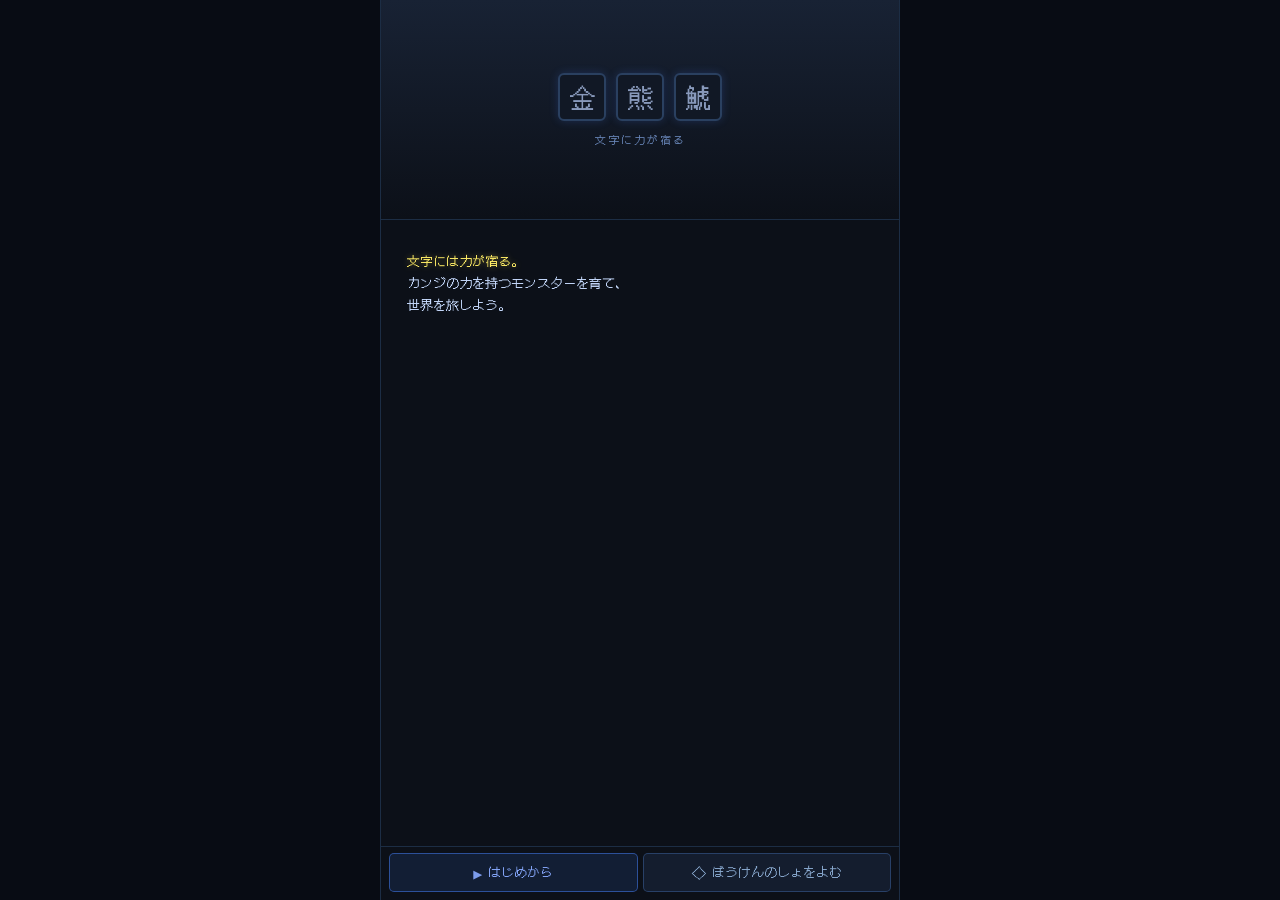
==== commit 0aae82c1: "スマホでボタンが見えない問題を修正（モバイルビューポート対策） - 100vh/100dvh の順序を修正（dvh が後に来るよう変更し正しく優先される） - #screen-text に min-h" ====
--- a/web/index.html
+++ b/web/index.html
@@ -2,7 +2,7 @@
 <html lang="ja">
 <head>
   <meta charset="UTF-8">
-  <meta name="viewport" content="width=device-width, initial-scale=1.0">
+  <meta name="viewport" content="width=device-width, initial-scale=1.0, viewport-fit=cover">
   <title>文字モンスター育成RPG</title>
   <link rel="preconnect" href="https://fonts.googleapis.com">
   <link href="https://fonts.googleapis.com/css2?family=DotGothic16&display=swap" rel="stylesheet">
--- a/web/style.css
+++ b/web/style.css
@@ -1,49 +1,77 @@
-/* ===== GB DMG Color Palette ===== */
+/* ===== Dark RPG Palette ===== */
 :root {
-  --s0: #0F380F;
-  --s1: #306230;
-  --s2: #8BAC0F;
-  --s3: #9BBC0F;
-
-  --screen-w: 320px;
-  --screen-h: 480px;
+  --bg:        #080C14;
+  --surface:   #0C1018;
+  --surface2:  #111825;
+  --surface3:  #182234;
+  --border:    #1C2D44;
+  --border2:   #2A4060;
+  --border3:   #3A5880;
+
+  --text:      #C8DCFF;
+  --text-mid:  #6A88BB;
+  --text-dim:  #334466;
+
+  --accent:    #4A80FF;
+
+  /* Battle sides */
+  --enemy-col: #FF4455;
+  --enemy-bg:  rgba(255,40,60,0.08);
+  --party-col: #44AAFF;
+  --party-bg:  rgba(40,130,255,0.08);
+
+  /* Rarity */
+  --rar-r:   #44BBEE;
+  --rar-sr:  #F4C840;
+  --rar-ssr: #FF7040;
+
+  /* Buttons */
+  --btn-attack-bg:  rgba(255,50,50,0.12);
+  --btn-attack-brd: rgba(255,80,80,0.55);
+  --btn-attack-txt: #FF8888;
+  --btn-ok-bg:      rgba(50,210,120,0.12);
+  --btn-ok-brd:     rgba(50,200,100,0.55);
+  --btn-ok-txt:     #66EEA0;
+  --btn-flee-bg:    rgba(255,200,40,0.10);
+  --btn-flee-brd:   rgba(255,200,40,0.50);
+  --btn-flee-txt:   #FFD060;
+  --btn-action-bg:  rgba(70,130,255,0.12);
+  --btn-action-brd: rgba(70,130,255,0.50);
+  --btn-action-txt: #88AAFF;
+  --btn-info-bg:    rgba(40,60,100,0.30);
+  --btn-info-brd:   rgba(60,100,160,0.50);
+  --btn-info-txt:   #8AAAD0;
+  --btn-back-brd:   rgba(40,70,100,0.40);
+  --btn-back-txt:   #446688;
+  --btn-cancel-brd: rgba(120,60,60,0.40);
+  --btn-cancel-txt: #886666;
 }
 
 *, *::before, *::after { box-sizing: border-box; margin: 0; padding: 0; }
 
 body {
-  background: #111827;
-  background-image: radial-gradient(ellipse at 50% 0%, #1e3a5f 0%, #111827 60%);
-  min-height: 100vh;
-  display: flex;
-  justify-content: center;
-  align-items: flex-start;
-  padding: 24px 16px 40px;
+  background: var(--bg);
+  height: 100vh;        /* fallback */
+  height: 100dvh;       /* dvh が使える環境ではこちらが優先（スマホのアドレスバーを除いた実視野高） */
+  overflow: hidden;
+  display: flex;
+  justify-content: center;
+  align-items: stretch;
   font-family: 'DotGothic16', 'MS Gothic', monospace;
   -webkit-font-smoothing: none;
-  image-rendering: pixelated;
 }
 
 /* ===== Screen ===== */
 #screen {
-  width: var(--screen-w);
-  height: var(--screen-h);
-  background: var(--s0);
-  border-radius: 6px;
+  width: 100%;
+  max-width: 520px;
+  height: 100%;
+  background: var(--surface);
   display: flex;
   flex-direction: column;
   overflow: hidden;
-  box-shadow:
-    0 0 0 3px #1a2a1a,
-    0 0 0 5px #2a3a2a,
-    0 8px 32px rgba(0,0,0,0.7);
-  background-image: repeating-linear-gradient(
-    0deg,
-    transparent,
-    transparent 2px,
-    rgba(0,0,0,0.04) 2px,
-    rgba(0,0,0,0.04) 3px
-  );
+  border-left:  1px solid var(--border);
+  border-right: 1px solid var(--border);
 }
 
 /* ===========================
@@ -51,164 +79,267 @@
    =========================== */
 #screen-graphics {
   flex-shrink: 0;
-  height: 160px;
-  display: flex;
-  align-items: stretch;
-  justify-content: space-around;
-  padding: 6px 8px;
-  gap: 8px;
-  border-bottom: 1px solid var(--s1);
+  height: clamp(120px, 28vh, 220px);
   overflow: hidden;
+  position: relative;
+  border-bottom: 1px solid var(--border);
 }
 #screen-graphics.hidden { display: none; }
 
-/* モンスターカード */
+/* ---- ソロカード表示 ---- */
+#screen-graphics.solo-mode {
+  display: flex;
+  justify-content: center;
+  align-items: center;
+  padding: 12px;
+  background: linear-gradient(to bottom, var(--surface3) 0%, var(--surface) 100%);
+}
+#screen-graphics.solo-mode .monster-card {
+  width: 170px;
+  height: min(190px, calc(clamp(120px, 28vh, 220px) - 24px));
+}
+
+/* ---- バトル表示 ---- */
+#screen-graphics.battle-mode {
+  display: flex;
+  padding: 8px;
+  gap: 0;
+  background:
+    linear-gradient(135deg,
+      rgba(255,40,60,0.07) 0%,
+      transparent 42%,
+      transparent 58%,
+      rgba(40,110,255,0.07) 100%
+    ),
+    var(--surface);
+}
+
+.battle-left {
+  flex: 1.25;
+  padding-right: 5px;
+}
+.battle-left .monster-card { height: 100%; }
+
+.battle-center {
+  width: 34px;
+  flex-shrink: 0;
+  display: flex;
+  flex-direction: column;
+  align-items: center;
+  justify-content: center;
+  gap: 5px;
+  position: relative;
+}
+.battle-center-line {
+  position: absolute;
+  top: 10%; bottom: 10%;
+  left: 50%;
+  width: 1px;
+  background: linear-gradient(to bottom,
+    transparent,
+    var(--border2) 30%,
+    var(--border2) 70%,
+    transparent
+  );
+}
+.vs-label {
+  font-size: 13px;
+  color: var(--text-mid);
+  letter-spacing: 1px;
+  text-shadow: 0 0 8px var(--accent);
+  position: relative;
+  z-index: 1;
+}
+
+.battle-right {
+  flex: 1;
+  padding-left: 5px;
+  display: flex;
+  flex-direction: column;
+  gap: 5px;
+}
+.battle-right .monster-card { flex: 1; }
+
+/* ---- タイトルグラフィック ---- */
+#screen-graphics.title-mode {
+  display: flex;
+  align-items: center;
+  justify-content: center;
+  background: linear-gradient(to bottom, var(--surface3), var(--surface));
+}
+.title-graphic {
+  display: flex;
+  flex-direction: column;
+  align-items: center;
+  gap: 10px;
+}
+.title-kanji-row {
+  display: flex;
+  gap: 10px;
+}
+.title-kanji-item {
+  width: 48px; height: 48px;
+  border: 2px solid var(--border2);
+  border-radius: 6px;
+  display: flex;
+  align-items: center;
+  justify-content: center;
+  font-size: 26px;
+  background: var(--surface2);
+  animation: title-float 2s ease-in-out infinite;
+  box-shadow: 0 0 10px rgba(74,128,255,0.2);
+}
+.title-kanji-item:nth-child(2) { animation-delay: 0.35s; }
+.title-kanji-item:nth-child(3) { animation-delay: 0.7s; }
+@keyframes title-float {
+  0%, 100% { transform: translateY(0); }
+  50%       { transform: translateY(-5px); }
+}
+.title-sub {
+  font-size: 11px;
+  color: var(--text-mid);
+  letter-spacing: 2px;
+}
+
+/* ===== モンスターカード ===== */
 .monster-card {
-  flex: 1;
   display: flex;
   flex-direction: column;
   align-items: center;
-  justify-content: flex-start;
-  border: 2px solid var(--s2);
-  border-radius: 4px;
-  padding: 4px 4px 3px;
-  background: var(--s0);
+  border: 1px solid var(--border2);
+  border-radius: 6px;
+  padding: 6px 5px 5px;
+  background: var(--surface2);
   position: relative;
-  min-width: 0;
   overflow: hidden;
-}
-
-.monster-card.rarity-R   { border-color: #4A9FD4; box-shadow: inset 0 0 8px rgba(74,159,212,0.2); }
-.monster-card.rarity-SR  { border-color: #F4D03F; box-shadow: inset 0 0 10px rgba(244,208,63,0.25); }
-.monster-card.rarity-SSR { border-color: #FF6B35; animation: ssr-glow 2s ease-in-out infinite; }
+  transition: box-shadow 0.3s;
+}
+
+/* バリアント */
+.monster-card.enemy-card {
+  border-color: var(--enemy-col);
+  background: var(--enemy-bg);
+  box-shadow: 0 0 14px rgba(255,40,60,0.18), inset 0 0 20px rgba(255,40,60,0.05);
+}
+.monster-card.party-card {
+  border-color: var(--party-col);
+  background: var(--party-bg);
+  box-shadow: 0 0 8px rgba(40,130,255,0.15);
+}
+.monster-card.solo-card { border-color: var(--border3); }
+.monster-card.ko {
+  opacity: 0.35;
+  filter: grayscale(0.9);
+  border-color: var(--border) !important;
+  box-shadow: none !important;
+}
+
+/* レア度上書き（ソロ表示のみ） */
+.monster-card.solo-card.rarity-R   { border-color: var(--rar-r);  box-shadow: 0 0 10px rgba(68,187,238,0.2); }
+.monster-card.solo-card.rarity-SR  { border-color: var(--rar-sr); box-shadow: 0 0 12px rgba(244,200,64,0.25); }
+.monster-card.solo-card.rarity-SSR { border-color: var(--rar-ssr); animation: ssr-glow 2s ease-in-out infinite; }
 
 @keyframes ssr-glow {
-  0%, 100% { box-shadow: inset 0 0 12px rgba(255,107,53,0.3), 0 0 6px rgba(255,107,53,0.4); }
-  50%       { box-shadow: inset 0 0 18px rgba(255,107,53,0.5), 0 0 10px rgba(255,107,53,0.6); }
-}
-
+  0%, 100% { box-shadow: 0 0 14px rgba(255,112,64,0.35), inset 0 0 16px rgba(255,112,64,0.1); }
+  50%       { box-shadow: 0 0 24px rgba(255,112,64,0.55), inset 0 0 22px rgba(255,112,64,0.15); }
+}
+
+/* バッジ */
 .card-badge {
   position: absolute;
-  top: 2px; right: 3px;
+  top: 3px; right: 4px;
   font-size: 8px;
-  padding: 0 3px;
-  border-radius: 2px;
-  background: var(--s1);
-  color: var(--s3);
-  line-height: 14px;
-}
-.monster-card.rarity-R   .card-badge { background: #1A3A5A; color: #4A9FD4; }
-.monster-card.rarity-SR  .card-badge { background: #3A2A00; color: #F4D03F; }
-.monster-card.rarity-SSR .card-badge { background: #3A1500; color: #FF6B35; }
-
+  padding: 1px 4px;
+  border-radius: 3px;
+  background: var(--surface3);
+  color: var(--text-mid);
+  line-height: 13px;
+  border: 1px solid var(--border2);
+}
+.monster-card.rarity-R  .card-badge { color: var(--rar-r);  border-color: var(--rar-r); }
+.monster-card.rarity-SR .card-badge { color: var(--rar-sr); border-color: var(--rar-sr); }
+.monster-card.rarity-SSR .card-badge { color: var(--rar-ssr); border-color: var(--rar-ssr); }
+
+/* サイドラベル（敵/味方） */
+.card-side-label {
+  position: absolute;
+  top: 3px; left: 4px;
+  font-size: 7px;
+  color: var(--text-dim);
+}
+.enemy-card .card-side-label { color: var(--enemy-col); opacity: 0.7; }
+.party-card .card-side-label { color: var(--party-col); opacity: 0.7; }
+
+/* 属性ラベル */
 .card-elem {
-  font-size: 9px;
-  color: var(--s2);
+  font-size: 8px;
+  color: var(--text-mid);
   margin-bottom: 1px;
   letter-spacing: 1px;
 }
 
+/* 大カンジ */
 .card-kanji {
+  flex: 1;
+  display: flex;
+  align-items: center;
+  justify-content: center;
   font-size: 42px;
-  line-height: 1.05;
-  text-align: center;
-  flex: 1;
-  display: flex;
-  align-items: center;
-  justify-content: center;
+  line-height: 1;
+  letter-spacing: -2px;
   filter: drop-shadow(0 0 6px currentColor);
-  letter-spacing: -2px;
 }
 .card-kanji.len2 { font-size: 30px; letter-spacing: -1px; }
 .card-kanji.len3 { font-size: 24px; letter-spacing: 0; }
 
+/* 属性カラー */
 .elem-fire    { color: #FF6B35; }
-.elem-water   { color: #4AB8E8; }
+.elem-water   { color: #44BBEE; }
 .elem-thunder { color: #F4D03F; }
-.elem-ice     { color: #7DD3E8; }
+.elem-ice     { color: #88DDEE; }
 .elem-earth   { color: #C8A040; }
-.elem-wind    { color: #52D68A; }
-.elem-light   { color: #F5F0A0; }
-.elem-dark    { color: #B388FF; }
-.elem-neutral { color: #9BBC0F; }
-
-.card-hp-wrap { width: 100%; margin-top: 3px; }
+.elem-wind    { color: #44DD88; }
+.elem-light   { color: #F0E888; }
+.elem-dark    { color: #BB88FF; }
+.elem-neutral { color: #8899BB; }
+
+/* HPバー */
+.card-hp-wrap { width: 100%; margin-top: 4px; }
 .card-hp-label {
   font-size: 8px;
-  color: var(--s2);
+  color: var(--text-mid);
   display: flex;
   justify-content: space-between;
-  margin-bottom: 1px;
+  margin-bottom: 2px;
 }
 .card-hp-bar {
-  width: 100%; height: 5px;
-  background: var(--s1);
-  border-radius: 2px;
+  width: 100%; height: 6px;
+  background: var(--surface3);
+  border-radius: 3px;
   overflow: hidden;
+  border: 1px solid var(--border);
 }
 .card-hp-fill {
   height: 100%;
-  background: var(--s3);
-  border-radius: 2px;
+  background: linear-gradient(to right, #44CC88, #66EE99);
+  border-radius: 3px;
   transition: width 0.4s ease;
 }
-.card-hp-fill.hp-mid  { background: var(--s2); }
-.card-hp-fill.hp-low  { background: #CC8800; }
-.card-hp-fill.hp-crit { background: #AA2200; animation: blink-fill 0.6s infinite; }
-
-@keyframes blink-fill {
-  0%, 49% { opacity: 1; }
-  50%, 100% { opacity: 0.4; }
-}
+.card-hp-fill.hp-mid  { background: linear-gradient(to right, #AACC22, #CCDD44); }
+.card-hp-fill.hp-low  { background: linear-gradient(to right, #CC6600, #EE8800); }
+.card-hp-fill.hp-crit { background: linear-gradient(to right, #AA1100, #DD2200);
+  animation: blink-fill 0.6s infinite; }
+@keyframes blink-fill { 0%, 49% { opacity: 1; } 50%, 100% { opacity: 0.35; } }
 
 .card-name {
   font-size: 9px;
-  color: var(--s3);
-  text-align: center;
+  color: var(--text-mid);
   margin-top: 2px;
   overflow: hidden;
   text-overflow: ellipsis;
   white-space: nowrap;
   width: 100%;
-}
-
-.card-side-label {
-  position: absolute;
-  top: 2px; left: 3px;
-  font-size: 7px;
-  color: var(--s1);
-}
-
-/* タイトルグラフィック */
-.title-graphic {
-  width: 100%;
-  display: flex;
-  flex-direction: column;
-  align-items: center;
-  justify-content: center;
-  gap: 6px;
-}
-.title-kanji-row {
-  display: flex;
-  gap: 8px;
-  justify-content: center;
-}
-.title-kanji-item {
-  width: 42px; height: 42px;
-  border: 2px solid var(--s2);
-  border-radius: 3px;
-  display: flex;
-  align-items: center;
-  justify-content: center;
-  font-size: 24px;
-  animation: title-float 2s ease-in-out infinite;
-}
-.title-kanji-item:nth-child(2) { animation-delay: 0.3s; }
-.title-kanji-item:nth-child(3) { animation-delay: 0.6s; }
-
-@keyframes title-float {
-  0%, 100% { transform: translateY(0); }
-  50%       { transform: translateY(-4px); }
+  text-align: center;
 }
 
 /* ===========================
@@ -216,69 +347,122 @@
    =========================== */
 #screen-text {
   flex: 1;
+  min-height: 0;        /* flex child が縮みきれなくなるのを防ぐ（iOS Safari 対策） */
   overflow-y: auto;
   overflow-x: hidden;
-  color: var(--s3);
-  font-size: 12px;
-  line-height: 1.65;
-  padding: 6px 10px 4px;
-  scrollbar-width: none;
+  color: var(--text);
+  font-size: 13px;
+  line-height: 1.7;
+  padding: 8px 12px 4px;
+  scrollbar-width: thin;
+  scrollbar-color: var(--border2) transparent;
   word-break: break-all;
 }
-#screen-text::-webkit-scrollbar { display: none; }
 
 .screen-line {
   white-space: pre-wrap;
-  min-height: 1.65em;
-  animation: fadeIn 0.06s ease-out;
-}
-.screen-line.dim    { color: var(--s1); }
-.screen-line.mid    { color: var(--s2); }
-.screen-line.bright { color: #C8D850; }
-.screen-line.separator { color: var(--s1); }
+  min-height: 1.7em;
+  animation: fadeIn 0.08s ease-out;
+}
+.screen-line.dim    { color: var(--text-dim); }
+.screen-line.mid    { color: var(--text-mid); }
+.screen-line.bright { color: #FFEE66; text-shadow: 0 0 6px rgba(255,220,80,0.4); }
+.screen-line.separator { color: var(--border2); }
 
 /* ===========================
    ZONE 3: ボタンエリア
    =========================== */
 #screen-buttons { flex-shrink: 0; }
 
-.btn-area-divider { border-top: 1px solid var(--s1); }
+.btn-area-divider { border-top: 1px solid var(--border); }
 
 #btn-container {
-  padding: 5px 6px 6px;
-  min-height: 20px;
-}
-
+  padding: 6px 8px 8px;
+  padding-bottom: max(8px, env(safe-area-inset-bottom)); /* iOS ホームバー対策 */
+  min-height: 24px;
+}
+
+/* グリッド */
 .action-grid {
   display: grid;
-  gap: 4px;
-}
-.action-grid.cols-1 { grid-template-columns: 1fr; }
-.action-grid.cols-2 { grid-template-columns: 1fr 1fr; }
-
+  gap: 5px;
+}
+.action-grid.cols-1   { grid-template-columns: 1fr; }
+.action-grid.cols-2   { grid-template-columns: 1fr 1fr; }
+.action-grid.cols-2-1 { grid-template-columns: 1fr 1fr; }
+.action-grid.cols-2-1 .action-btn:last-child:nth-child(odd) { grid-column: 1 / -1; }
+
+/* ベースボタン */
 .action-btn {
-  background: var(--s1);
-  color: var(--s3);
-  border: 1px solid var(--s2);
-  border-radius: 3px;
-  padding: 7px 6px;
+  background: var(--btn-info-bg);
+  color: var(--btn-info-txt);
+  border: 1px solid var(--btn-info-brd);
+  border-radius: 5px;
+  padding: 9px 8px;
   text-align: center;
   cursor: pointer;
   font-family: inherit;
+  font-size: 13px;
+  line-height: 1.3;
+  display: flex;
+  align-items: center;
+  justify-content: center;
+  gap: 6px;
+  transition: background 0.1s, box-shadow 0.1s, transform 0.08s;
+  word-break: break-all;
+}
+.action-btn:hover  {
+  filter: brightness(1.25);
+  box-shadow: 0 0 8px currentColor;
+}
+.action-btn:active { transform: scale(0.96); filter: brightness(0.9); }
+
+.btn-icon {
+  font-size: 15px;
+  flex-shrink: 0;
+  opacity: 0.9;
+}
+
+/* タイプ別スタイル */
+.type-attack {
+  background: var(--btn-attack-bg);
+  border-color: var(--btn-attack-brd);
+  color: var(--btn-attack-txt);
+}
+.type-ok {
+  background: var(--btn-ok-bg);
+  border-color: var(--btn-ok-brd);
+  color: var(--btn-ok-txt);
+}
+.type-flee {
+  background: var(--btn-flee-bg);
+  border-color: var(--btn-flee-brd);
+  color: var(--btn-flee-txt);
+}
+.type-action {
+  background: var(--btn-action-bg);
+  border-color: var(--btn-action-brd);
+  color: var(--btn-action-txt);
+}
+.type-cancel {
+  border-color: var(--btn-cancel-brd);
+  color: var(--btn-cancel-txt);
+  background: transparent;
+}
+.type-back {
+  border-color: var(--btn-back-brd);
+  color: var(--btn-back-txt);
+  background: transparent;
+}
+
+/* 続けるボタン */
+.action-btn.pause-btn {
+  border-color: var(--border2);
+  color: var(--text-mid);
+  background: transparent;
   font-size: 12px;
-  line-height: 1.4;
-  transition: background 0.07s, color 0.07s;
-  word-break: break-all;
-}
-.action-btn:hover  { background: var(--s2); color: var(--s0); border-color: var(--s3); }
-.action-btn:active { transform: scale(0.97); background: var(--s3); color: var(--s0); }
-
-.action-btn.pause-btn {
-  color: var(--s2);
-  border-color: var(--s1);
-  font-size: 11px;
-}
-.action-btn.pause-btn:hover { background: var(--s2); color: var(--s0); }
+}
+.action-btn.pause-btn:hover { background: var(--surface2); }
 
 /* ===========================
    文字タイルピッカー
@@ -288,83 +472,102 @@
 .char-selected-row {
   display: flex;
   align-items: center;
+  gap: 6px;
+  padding: 5px 6px 6px;
+  border-bottom: 1px solid var(--border);
+  min-height: 36px;
+}
+.char-selected-label {
+  font-size: 10px;
+  color: var(--text-mid);
+  flex-shrink: 0;
+}
+.char-selected-slot {
+  width: 30px; height: 30px;
+  border: 1px solid var(--border2);
+  border-radius: 4px;
+  display: flex;
+  align-items: center;
+  justify-content: center;
+  font-size: 17px;
+  color: var(--text);
+  cursor: pointer;
+  background: var(--surface2);
+  flex-shrink: 0;
+  transition: border-color 0.1s;
+}
+.char-selected-slot.filled {
+  border-color: var(--accent);
+  background: var(--surface3);
+  box-shadow: 0 0 6px rgba(74,128,255,0.3);
+}
+.char-selected-slot.filled:hover {
+  border-color: var(--enemy-col);
+  box-shadow: 0 0 6px rgba(255,40,60,0.3);
+}
+
+.char-tile-scroll {
+  overflow-y: auto;
+  max-height: 160px;
+  scrollbar-width: thin;
+  scrollbar-color: var(--border2) transparent;
+}
+
+.char-tile-grid {
+  display: flex;
+  flex-wrap: wrap;
   gap: 4px;
-  padding: 4px 5px 5px;
-  border-bottom: 1px solid var(--s1);
-  min-height: 34px;
-  flex-wrap: wrap;
-}
-.char-selected-label { font-size: 9px; color: var(--s2); flex-shrink: 0; }
-.char-selected-slot {
-  width: 28px; height: 28px;
-  border: 1px solid var(--s1);
-  border-radius: 2px;
-  display: flex;
-  align-items: center;
-  justify-content: center;
-  font-size: 17px;
-  color: var(--s3);
-  cursor: pointer;
-  background: var(--s0);
-  flex-shrink: 0;
-}
-.char-selected-slot.filled { border-color: var(--s2); background: var(--s1); }
-.char-selected-slot.filled:hover { background: var(--s0); border-color: #AA2200; color: #FF6060; }
-
-.char-tile-scroll { overflow-y: auto; max-height: 150px; scrollbar-width: none; }
-.char-tile-scroll::-webkit-scrollbar { display: none; }
-
-.char-tile-grid {
-  display: flex;
-  flex-wrap: wrap;
-  gap: 3px;
-  padding: 5px 4px;
+  padding: 6px 5px;
 }
 
 .char-tile {
-  width: 46px; height: 46px;
-  border: 1px solid var(--s1);
-  border-radius: 3px;
-  background: var(--s0);
+  width: 48px; height: 48px;
+  border: 1px solid var(--border2);
+  border-radius: 5px;
+  background: var(--surface2);
   display: flex;
   flex-direction: column;
   align-items: center;
   justify-content: center;
   cursor: pointer;
   position: relative;
-  transition: background 0.07s;
+  transition: background 0.08s, border-color 0.08s;
   flex-shrink: 0;
 }
-.char-tile:hover  { background: var(--s1); }
-.char-tile.selected { background: var(--s2); border-color: var(--s3); cursor: default; }
-
-.char-tile .tile-kanji { font-size: 21px; color: var(--s3); line-height: 1; }
-.char-tile.selected .tile-kanji { color: var(--s0); }
-.char-tile .tile-info  { font-size: 7px; color: var(--s2); line-height: 1; margin-top: 1px; }
-.char-tile.selected .tile-info  { color: var(--s0); }
+.char-tile:hover { background: var(--surface3); border-color: var(--border3); }
+.char-tile.selected {
+  background: rgba(74,128,255,0.18);
+  border-color: var(--accent);
+  cursor: default;
+  box-shadow: 0 0 6px rgba(74,128,255,0.25);
+}
+
+.char-tile .tile-kanji { font-size: 22px; color: var(--text); line-height: 1; }
+.char-tile.selected .tile-kanji { color: #AACCFF; }
+.char-tile .tile-info  { font-size: 7px; color: var(--text-mid); line-height: 1; margin-top: 1px; }
+.char-tile.selected .tile-info  { color: var(--accent); }
 .char-tile .tile-num {
   position: absolute;
-  top: 1px; left: 2px;
-  font-size: 7px; color: var(--s1);
-}
-.char-tile.selected .tile-num { color: rgba(15,56,15,0.6); }
+  top: 2px; left: 3px;
+  font-size: 7px; color: var(--text-dim);
+}
 
 .picker-action-row {
   display: grid;
   grid-template-columns: 1fr 1fr;
-  gap: 4px;
-  padding: 4px 4px 0;
-  border-top: 1px solid var(--s1);
+  gap: 5px;
+  padding: 5px 5px 0;
+  border-top: 1px solid var(--border);
 }
 
 /* ===== Animations ===== */
 @keyframes fadeIn {
-  from { opacity: 0; transform: translateY(2px); }
+  from { opacity: 0; transform: translateY(3px); }
   to   { opacity: 1; transform: translateY(0); }
 }
 @keyframes insp-flash {
-  0%, 100% { background: var(--s0); }
-  20%, 60% { background: var(--s1); }
-  40%, 80% { background: var(--s2); opacity: 0.3; }
-}
-.insp-flash { animation: insp-flash 0.8s ease-in-out 2; }
+  0%, 100% { background: var(--surface); }
+  30%       { background: rgba(255,220,40,0.08); }
+  60%       { background: rgba(255,180,80,0.12); }
+}
+.insp-flash { animation: insp-flash 0.9s ease-in-out 2; }
